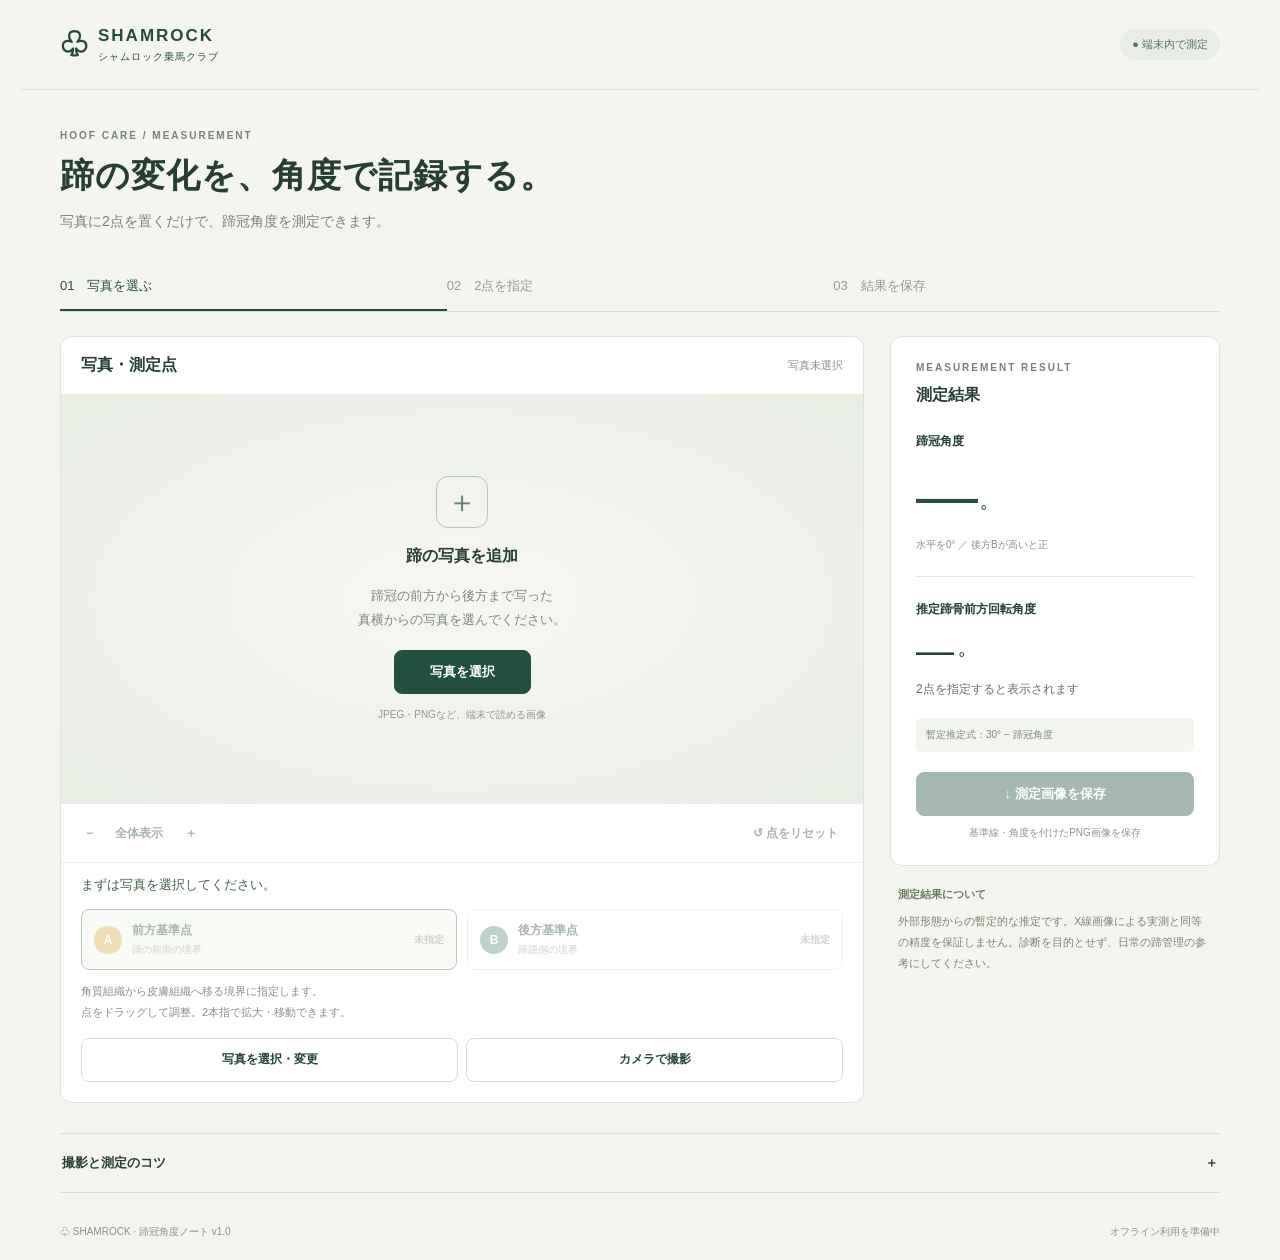
==== index.html @ 6de90943 "Add hoof angle measurement PWA" ====
<!doctype html>
<html lang="ja"><head><meta charset="utf-8"><meta name="viewport" content="width=device-width,initial-scale=1,viewport-fit=cover"><meta name="theme-color" content="#214f40"><link rel="manifest" href="./manifest.webmanifest"><link rel="icon" href="./icon.svg"><link rel="apple-touch-icon" href="./icon-192.png"><link rel="stylesheet" href="./style.css"><title>蹄冠角度ノート | シャムロック乗馬クラブ</title></head>
<body><header><a href="./" class="brand">♧ <span>SHAMROCK<small>シャムロック乗馬クラブ</small></span></a><span class="badge">● 端末内で測定</span></header><main>
<div class="intro"><p class="eyebrow">HOOF CARE / MEASUREMENT</p><h1>蹄の変化を、角度で記録する。</h1><p>写真に2点を置くだけで、蹄冠角度を測定できます。</p></div>
<ol class="steps"><li id="step1" class="active">01　写真を選ぶ</li><li id="step2">02　2点を指定</li><li id="step3">03　結果を保存</li></ol>
<div class="layout"><section class="measurement"><div class="section-head"><h2>写真・測定点</h2><span id="fileName">写真未選択</span></div>
<div id="viewport"><canvas id="canvas" tabindex="0" aria-label="測定画像。前方A、後方Bの順にタップ"></canvas><div id="empty"><span class="photo-icon">＋</span><h3>蹄の写真を追加</h3><p>蹄冠の前方から後方まで写った<br>真横からの写真を選んでください。</p><button id="emptyPick" class="primary">写真を選択</button><small>JPEG・PNGなど、端末で読める画像</small></div><span id="zoomBadge" hidden>100%</span></div>
<div class="toolbar"><div><button id="zoomOut" disabled aria-label="縮小">−</button><button id="fit" disabled>全体表示</button><button id="zoomIn" disabled aria-label="拡大">＋</button></div><button id="reset" disabled>↺ 点をリセット</button></div>
<p id="status" role="status">まずは写真を選択してください。</p>
<div class="point-controls"><button id="selectA" disabled><span class="dot a">A</span><span>前方基準点<small>蹄の前面の境界</small></span><span id="stateA">未指定</span></button><button id="selectB" disabled><span class="dot b">B</span><span>後方基準点<small>蹄踵側の境界</small></span><span id="stateB">未指定</span></button></div>
<p class="hint">角質組織から皮膚組織へ移る境界に指定します。<br>点をドラッグして調整。2本指で拡大・移動できます。</p>
<div class="photo-actions"><button id="pick">写真を選択・変更</button><button id="camera">カメラで撮影</button></div><input id="file" type="file" accept="image/*" hidden><input id="capture" type="file" accept="image/*" capture="environment" hidden></section>
<aside><section class="results"><p class="eyebrow">MEASUREMENT RESULT</p><h2>測定結果</h2><div class="result-main"><span>蹄冠角度</span><div><strong id="angle">—</strong> °</div><small>水平を0° ／ 後方Bが高いと正</small></div><div class="result-est"><span>推定蹄骨前方回転角度</span><div><strong id="estimate">—</strong> °</div><p id="direction">2点を指定すると表示されます</p></div><p class="formula">暫定推定式：30° − 蹄冠角度</p><button id="save" class="primary" disabled>↓ 測定画像を保存</button><p class="save-note">基準線・角度を付けたPNG画像を保存</p><a id="download" hidden>保存できない場合：画像を開く</a></section>
<div class="notice"><b>測定結果について</b><p>外部形態からの暫定的な推定です。X線画像による実測と同等の精度を保証しません。診断を目的とせず、日常の蹄管理の参考にしてください。</p></div></aside></div>
<details><summary>撮影と測定のコツ <span>＋</span></summary><div class="guide"><div><h3>01 真横・水平に撮影</h3><p>ロール角を0°にし、レンズ中心は地面から約10cmを目安に。カメラを極端に上下へ傾けないでください。画像の回転補正は行いません。</p></div><div><h3>02 同じ境界を指定</h3><p>Aは前面、Bは蹄踵側の蹄壁と皮膚の境界です。毛先ではなく組織の境界を確認し、同じ撮影条件・基準で比較してください。点を選択後、矢印キーで1画素ずつ調整もできます。</p></div><div><h3>03 オフラインでも利用</h3><p>初回は通信が必要です。準備完了の表示後は通信なしで開けます。iPhoneはSafariの共有からホーム画面に追加できます。写真は端末外に送信されません。</p></div></div></details>
<footer><span>♧ SHAMROCK · 蹄冠角度ノート v1.0</span><span id="offline">オフライン利用を準備中</span></footer></main><script type="module" src="./app.js"></script></body></html>
---- style.css ----
:root{font-family:-apple-system,BlinkMacSystemFont,"Segoe UI","Noto Sans JP",sans-serif;color:#263e34;background:#f5f5ef}*{box-sizing:border-box}body{margin:0}button{font:inherit;cursor:pointer;border:1px solid #d5ded6;background:white;color:#24463a;border-radius:8px;min-height:44px;padding:10px 15px;font-size:13px;font-weight:600;touch-action:manipulation}button:hover{background:#edf3ed}button:disabled{opacity:.4;cursor:default}button:focus-visible,a:focus-visible,summary:focus-visible,canvas:focus-visible{outline:3px solid #cb922d;outline-offset:3px}.primary{background:#214f40;color:white;border-color:#214f40}.primary:hover{background:#163b30}header{height:90px;max-width:1240px;margin:auto;display:flex;align-items:center;justify-content:space-between;padding:0 40px;border-bottom:1px solid #dce2d9}.brand{text-decoration:none;color:#254b3d;display:flex;align-items:center;gap:10px;font-size:28px;font-weight:650}.brand span{font-size:17px;letter-spacing:2px}.brand small{display:block;font-size:10px;letter-spacing:1px;margin-top:4px;font-weight:400}.badge{font-size:11px;color:#557262;background:#e8eee4;border-radius:30px;padding:8px 12px}main{max-width:1160px;margin:auto;padding:40px 0 20px}.eyebrow{font-size:10px;letter-spacing:2px;color:#738472;font-weight:700;margin:0 0 12px}h1{font-size:34px;letter-spacing:.03em;font-weight:650;margin:0 0 14px}.intro>p:last-child{font-size:14px;color:#748174;margin:0}.steps{padding:0;display:flex;list-style:none;margin:32px 0 24px;border-bottom:1px solid #d8dfd5}.steps li{flex:1;padding:14px 0;color:#919a90;font-size:13px;border-bottom:2px solid transparent}.steps .active{color:#244f3d;border-color:#244f3d}.layout{display:grid;grid-template-columns:minmax(0,1fr) 330px;gap:26px;align-items:start}.measurement,.results{background:white;border:1px solid #dee4dc;border-radius:12px;overflow:hidden}.section-head{display:flex;justify-content:space-between;align-items:center;padding:18px 20px;gap:20px}h2{font-size:16px;margin:0}.section-head span{font-size:11px;color:#849082;white-space:nowrap;overflow:hidden;text-overflow:ellipsis;max-width:55%}#viewport{height:410px;position:relative;background:#e9ece5;overflow:hidden}canvas{display:block;width:100%;height:100%;touch-action:none}#empty{position:absolute;inset:0;display:flex;align-items:center;justify-content:center;flex-direction:column;text-align:center;background:radial-gradient(ellipse at center,#f6f7f1,#e9eee5)}[hidden],#empty[hidden],#download[hidden]{display:none!important}.photo-icon{border:1px solid #b6c6b6;width:52px;height:52px;border-radius:12px;display:grid;place-items:center;font-size:30px;color:#65856c}h3{font-size:16px;margin:18px 0 4px}#empty p{font-size:13px;color:#7a8879;line-height:1.8}#empty button{margin:6px 0 14px;padding-left:35px;padding-right:35px}#empty small{font-size:10px;color:#8b9489}#zoomBadge{position:absolute;right:12px;bottom:12px;border-radius:5px;background:#19392bd9;color:white;padding:5px 8px;font-size:11px}.toolbar{display:flex;justify-content:space-between;padding:10px 14px;border-bottom:1px solid #edf0e9;gap:5px}.toolbar button{font-size:12px;min-height:38px;padding:6px 11px;border:0}.toolbar>div{display:flex}#status{font-size:13px;padding:0 20px;color:#446149;min-height:20px}.point-controls{display:flex;gap:10px;padding:0 20px}.point-controls button{display:flex;align-items:center;gap:10px;text-align:left;flex:1;padding:12px;font-size:12px}.point-controls button.selected{border-color:#537c57;background:#f0f5eb}.point-controls small{display:block;color:#839080;font-size:10px;margin-top:4px;font-weight:400}.point-controls button>span:last-child{margin-left:auto;font-size:10px;color:#889185}.dot{border-radius:50%;width:28px;height:28px;display:grid;place-items:center;flex-shrink:0;font-size:12px;color:white}.a{background:#deab44}.b{background:#5d8e7c}.hint{font-size:11px;line-height:1.9;color:#879080;padding:0 20px}.photo-actions{display:flex;gap:8px;padding:4px 20px 20px}.photo-actions button{flex:1;font-size:12px}.results{padding:25px}.results h2{margin-bottom:25px}.result-main>span,.result-est>span{font-size:12px;font-weight:600}.result-main>div{margin:12px 0 4px;color:#244f3d}.result-main strong{font-size:62px;line-height:1.1;letter-spacing:-2px;font-weight:500;font-variant-numeric:tabular-nums}.result-main small{font-size:10px;color:#839080}.result-est{border-top:1px solid #e6ebe2;margin-top:24px;padding-top:22px}.result-est>div{margin-top:12px}.result-est strong{font-size:38px;font-weight:500;font-variant-numeric:tabular-nums}.result-est p{font-size:12px;color:#61745e;margin:8px 0}.formula{font-size:10px;background:#f3f5ef;padding:10px;border-radius:5px;color:#7a8872;margin:20px 0}.results button{width:100%}.save-note{text-align:center;font-size:10px;color:#8c9585;margin-bottom:0}#download{font-size:12px;display:block;margin-top:12px}.notice{padding:18px 8px 0;font-size:11px;line-height:1.9;color:#788471}.notice b{font-weight:600;color:#687b60}.notice p{margin:6px 0}details{border-top:1px solid #d9e0d4;border-bottom:1px solid #d9e0d4;margin:30px 0}summary{cursor:pointer;font-size:13px;font-weight:600;padding:20px 2px;list-style:none;display:flex;justify-content:space-between}summary::-webkit-details-marker{display:none}.guide{display:grid;grid-template-columns:repeat(3,1fr);gap:30px;padding-bottom:20px}.guide h3{font-size:13px}.guide p{font-size:12px;color:#788471;line-height:1.9}footer{display:flex;justify-content:space-between;font-size:10px;color:#89927f;gap:12px;line-height:1.7}@media(max-width:1240px){main{margin:0 40px}}@media(max-width:820px){.layout{grid-template-columns:1fr}.results{display:grid;grid-template-columns:1fr 1fr;gap:12px 20px}.results>.eyebrow,.results>h2,.results>.formula,.results>button,.save-note,#download{grid-column:1/-1}.results h2{margin-bottom:4px}.result-main strong{font-size:48px}.result-est{border-top:0;border-left:1px solid #e6ebe2;margin:0;padding:0 0 0 20px}.result-main small{display:block}.notice{padding-top:12px}.results .formula{margin:8px 0}.save-note{margin:0}.guide{grid-template-columns:1fr;gap:0}}@media(max-width:520px){header{height:76px;padding:0 20px}.brand span{font-size:13px}.brand small{font-size:8px}.badge{font-size:9px;padding:7px 8px}main{margin:0 16px;padding-top:26px}h1{font-size:26px;line-height:1.5}.intro>p:last-child{font-size:12px;line-height:1.8}.steps{margin-top:20px}.steps li{font-size:11px}.layout{gap:18px}#viewport{height:min(95vw,440px)}.section-head{padding:16px}.point-controls{padding:0 12px;gap:7px}.point-controls button{padding:9px 7px;gap:7px}.point-controls button>span:last-child{font-size:9px}.dot{width:24px;height:24px}.hint{padding:0 14px;font-size:10px}.photo-actions{padding:4px 14px 16px}.results{padding:20px;gap:12px}.result-est{padding-left:14px}.result-est>span{font-size:10px}.result-main strong{font-size:46px}.result-main small{font-size:9px}.result-est strong{font-size:35px}footer{flex-direction:column;gap:5px}}
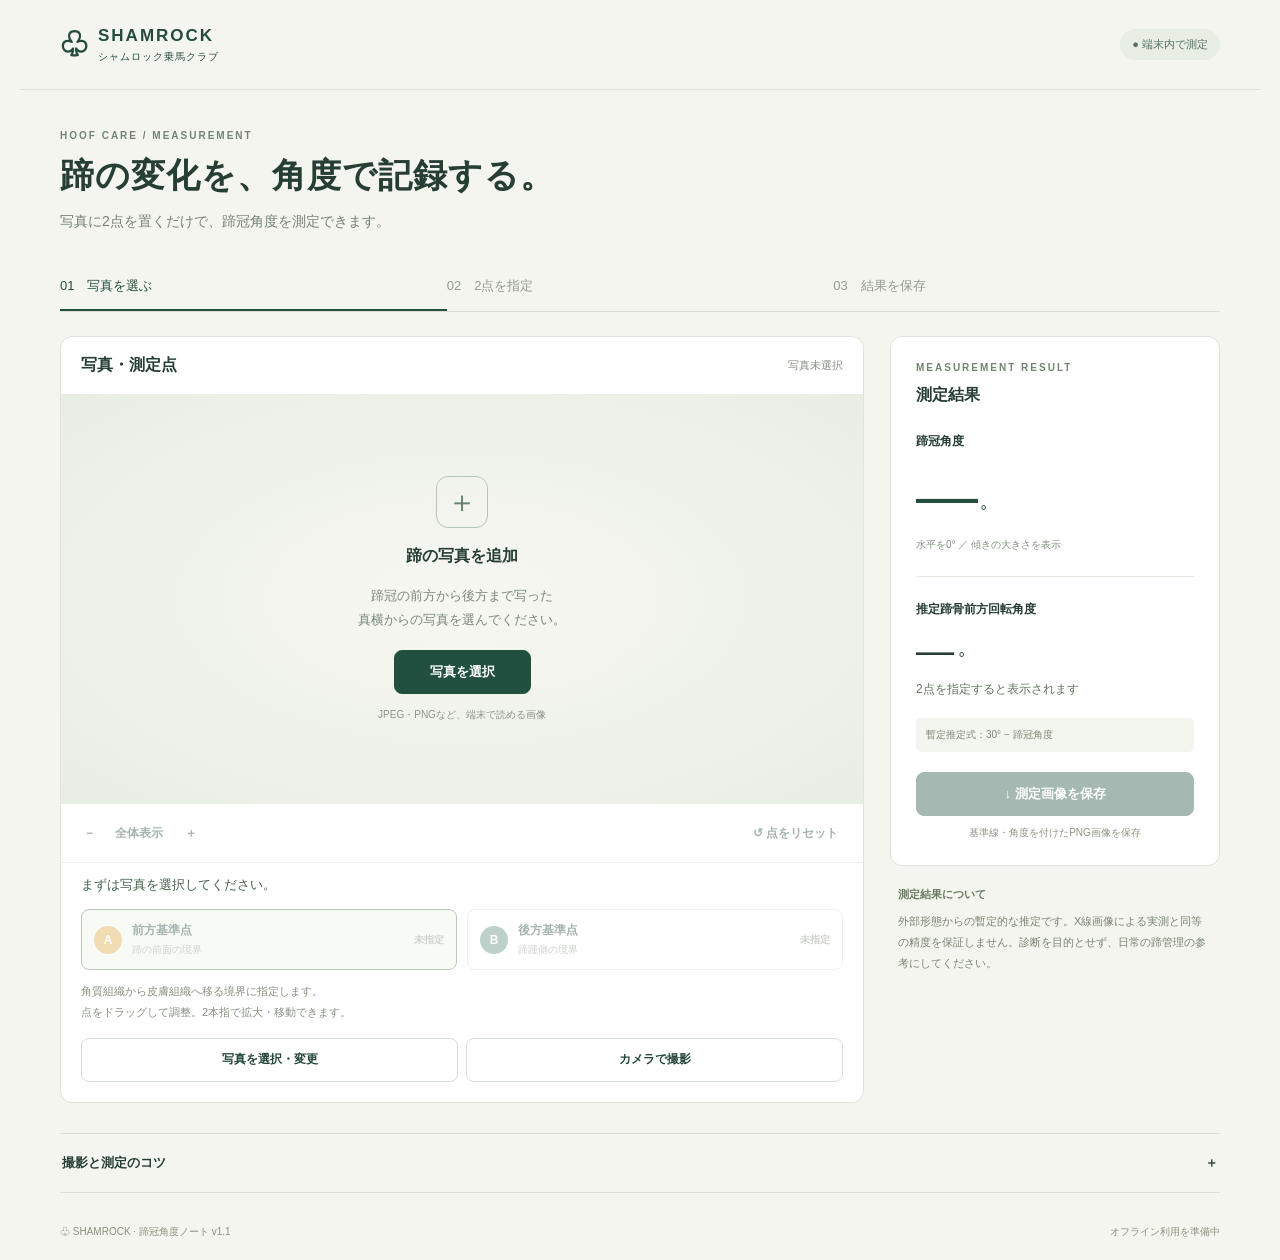
==== commit 9d307126: "Use positive coronet angle magnitude for measurement" ====
--- a/index.html
+++ b/index.html
@@ -1,16 +1,16 @@
-<!doctype html>
-<html lang="ja"><head><meta charset="utf-8"><meta name="viewport" content="width=device-width,initial-scale=1,viewport-fit=cover"><meta name="theme-color" content="#214f40"><link rel="manifest" href="./manifest.webmanifest"><link rel="icon" href="./icon.svg"><link rel="apple-touch-icon" href="./icon-192.png"><link rel="stylesheet" href="./style.css"><title>蹄冠角度ノート | シャムロック乗馬クラブ</title></head>
-<body><header><a href="./" class="brand">♧ <span>SHAMROCK<small>シャムロック乗馬クラブ</small></span></a><span class="badge">● 端末内で測定</span></header><main>
-<div class="intro"><p class="eyebrow">HOOF CARE / MEASUREMENT</p><h1>蹄の変化を、角度で記録する。</h1><p>写真に2点を置くだけで、蹄冠角度を測定できます。</p></div>
-<ol class="steps"><li id="step1" class="active">01　写真を選ぶ</li><li id="step2">02　2点を指定</li><li id="step3">03　結果を保存</li></ol>
-<div class="layout"><section class="measurement"><div class="section-head"><h2>写真・測定点</h2><span id="fileName">写真未選択</span></div>
-<div id="viewport"><canvas id="canvas" tabindex="0" aria-label="測定画像。前方A、後方Bの順にタップ"></canvas><div id="empty"><span class="photo-icon">＋</span><h3>蹄の写真を追加</h3><p>蹄冠の前方から後方まで写った<br>真横からの写真を選んでください。</p><button id="emptyPick" class="primary">写真を選択</button><small>JPEG・PNGなど、端末で読める画像</small></div><span id="zoomBadge" hidden>100%</span></div>
-<div class="toolbar"><div><button id="zoomOut" disabled aria-label="縮小">−</button><button id="fit" disabled>全体表示</button><button id="zoomIn" disabled aria-label="拡大">＋</button></div><button id="reset" disabled>↺ 点をリセット</button></div>
-<p id="status" role="status">まずは写真を選択してください。</p>
-<div class="point-controls"><button id="selectA" disabled><span class="dot a">A</span><span>前方基準点<small>蹄の前面の境界</small></span><span id="stateA">未指定</span></button><button id="selectB" disabled><span class="dot b">B</span><span>後方基準点<small>蹄踵側の境界</small></span><span id="stateB">未指定</span></button></div>
-<p class="hint">角質組織から皮膚組織へ移る境界に指定します。<br>点をドラッグして調整。2本指で拡大・移動できます。</p>
-<div class="photo-actions"><button id="pick">写真を選択・変更</button><button id="camera">カメラで撮影</button></div><input id="file" type="file" accept="image/*" hidden><input id="capture" type="file" accept="image/*" capture="environment" hidden></section>
-<aside><section class="results"><p class="eyebrow">MEASUREMENT RESULT</p><h2>測定結果</h2><div class="result-main"><span>蹄冠角度</span><div><strong id="angle">—</strong> °</div><small>水平を0° ／ 後方Bが高いと正</small></div><div class="result-est"><span>推定蹄骨前方回転角度</span><div><strong id="estimate">—</strong> °</div><p id="direction">2点を指定すると表示されます</p></div><p class="formula">暫定推定式：30° − 蹄冠角度</p><button id="save" class="primary" disabled>↓ 測定画像を保存</button><p class="save-note">基準線・角度を付けたPNG画像を保存</p><a id="download" hidden>保存できない場合：画像を開く</a></section>
-<div class="notice"><b>測定結果について</b><p>外部形態からの暫定的な推定です。X線画像による実測と同等の精度を保証しません。診断を目的とせず、日常の蹄管理の参考にしてください。</p></div></aside></div>
-<details><summary>撮影と測定のコツ <span>＋</span></summary><div class="guide"><div><h3>01 真横・水平に撮影</h3><p>ロール角を0°にし、レンズ中心は地面から約10cmを目安に。カメラを極端に上下へ傾けないでください。画像の回転補正は行いません。</p></div><div><h3>02 同じ境界を指定</h3><p>Aは前面、Bは蹄踵側の蹄壁と皮膚の境界です。毛先ではなく組織の境界を確認し、同じ撮影条件・基準で比較してください。点を選択後、矢印キーで1画素ずつ調整もできます。</p></div><div><h3>03 オフラインでも利用</h3><p>初回は通信が必要です。準備完了の表示後は通信なしで開けます。iPhoneはSafariの共有からホーム画面に追加できます。写真は端末外に送信されません。</p></div></div></details>
-<footer><span>♧ SHAMROCK · 蹄冠角度ノート v1.0</span><span id="offline">オフライン利用を準備中</span></footer></main><script type="module" src="./app.js"></script></body></html>
+<!doctype html>
+<html lang="ja"><head><meta charset="utf-8"><meta name="viewport" content="width=device-width,initial-scale=1,viewport-fit=cover"><meta name="theme-color" content="#214f40"><link rel="manifest" href="./manifest.webmanifest"><link rel="icon" href="./icon.svg"><link rel="apple-touch-icon" href="./icon-192.png"><link rel="stylesheet" href="./style.css"><title>蹄冠角度ノート | シャムロック乗馬クラブ</title></head>
+<body><header><a href="./" class="brand">♧ <span>SHAMROCK<small>シャムロック乗馬クラブ</small></span></a><span class="badge">● 端末内で測定</span></header><main>
+<div class="intro"><p class="eyebrow">HOOF CARE / MEASUREMENT</p><h1>蹄の変化を、角度で記録する。</h1><p>写真に2点を置くだけで、蹄冠角度を測定できます。</p></div>
+<ol class="steps"><li id="step1" class="active">01　写真を選ぶ</li><li id="step2">02　2点を指定</li><li id="step3">03　結果を保存</li></ol>
+<div class="layout"><section class="measurement"><div class="section-head"><h2>写真・測定点</h2><span id="fileName">写真未選択</span></div>
+<div id="viewport"><canvas id="canvas" tabindex="0" aria-label="測定画像。前方A、後方Bの順にタップ"></canvas><div id="empty"><span class="photo-icon">＋</span><h3>蹄の写真を追加</h3><p>蹄冠の前方から後方まで写った<br>真横からの写真を選んでください。</p><button id="emptyPick" class="primary">写真を選択</button><small>JPEG・PNGなど、端末で読める画像</small></div><span id="zoomBadge" hidden>100%</span></div>
+<div class="toolbar"><div><button id="zoomOut" disabled aria-label="縮小">−</button><button id="fit" disabled>全体表示</button><button id="zoomIn" disabled aria-label="拡大">＋</button></div><button id="reset" disabled>↺ 点をリセット</button></div>
+<p id="status" role="status">まずは写真を選択してください。</p>
+<div class="point-controls"><button id="selectA" disabled><span class="dot a">A</span><span>前方基準点<small>蹄の前面の境界</small></span><span id="stateA">未指定</span></button><button id="selectB" disabled><span class="dot b">B</span><span>後方基準点<small>蹄踵側の境界</small></span><span id="stateB">未指定</span></button></div>
+<p class="hint">角質組織から皮膚組織へ移る境界に指定します。<br>点をドラッグして調整。2本指で拡大・移動できます。</p>
+<div class="photo-actions"><button id="pick">写真を選択・変更</button><button id="camera">カメラで撮影</button></div><input id="file" type="file" accept="image/*" hidden><input id="capture" type="file" accept="image/*" capture="environment" hidden></section>
+<aside><section class="results"><p class="eyebrow">MEASUREMENT RESULT</p><h2>測定結果</h2><div class="result-main"><span>蹄冠角度</span><div><strong id="angle">—</strong> °</div><small>水平を0° ／ 傾きの大きさを表示</small></div><div class="result-est"><span>推定蹄骨前方回転角度</span><div><strong id="estimate">—</strong> °</div><p id="direction">2点を指定すると表示されます</p></div><p class="formula">暫定推定式：30° − 蹄冠角度</p><button id="save" class="primary" disabled>↓ 測定画像を保存</button><p class="save-note">基準線・角度を付けたPNG画像を保存</p><a id="download" hidden>保存できない場合：画像を開く</a></section>
+<div class="notice"><b>測定結果について</b><p>外部形態からの暫定的な推定です。X線画像による実測と同等の精度を保証しません。診断を目的とせず、日常の蹄管理の参考にしてください。</p></div></aside></div>
+<details><summary>撮影と測定のコツ <span>＋</span></summary><div class="guide"><div><h3>01 真横・水平に撮影</h3><p>ロール角を0°にし、レンズ中心は地面から約10cmを目安に。カメラを極端に上下へ傾けないでください。画像の回転補正は行いません。</p></div><div><h3>02 同じ境界を指定</h3><p>Aは前面、Bは蹄踵側の蹄壁と皮膚の境界です。毛先ではなく組織の境界を確認し、同じ撮影条件・基準で比較してください。点を選択後、矢印キーで1画素ずつ調整もできます。</p></div><div><h3>03 オフラインでも利用</h3><p>初回は通信が必要です。準備完了の表示後は通信なしで開けます。iPhoneはSafariの共有からホーム画面に追加できます。写真は端末外に送信されません。</p></div></div></details>
+<footer><span>♧ SHAMROCK · 蹄冠角度ノート v1.1</span><span id="offline">オフライン利用を準備中</span></footer></main><script type="module" src="./app.js"></script></body></html>
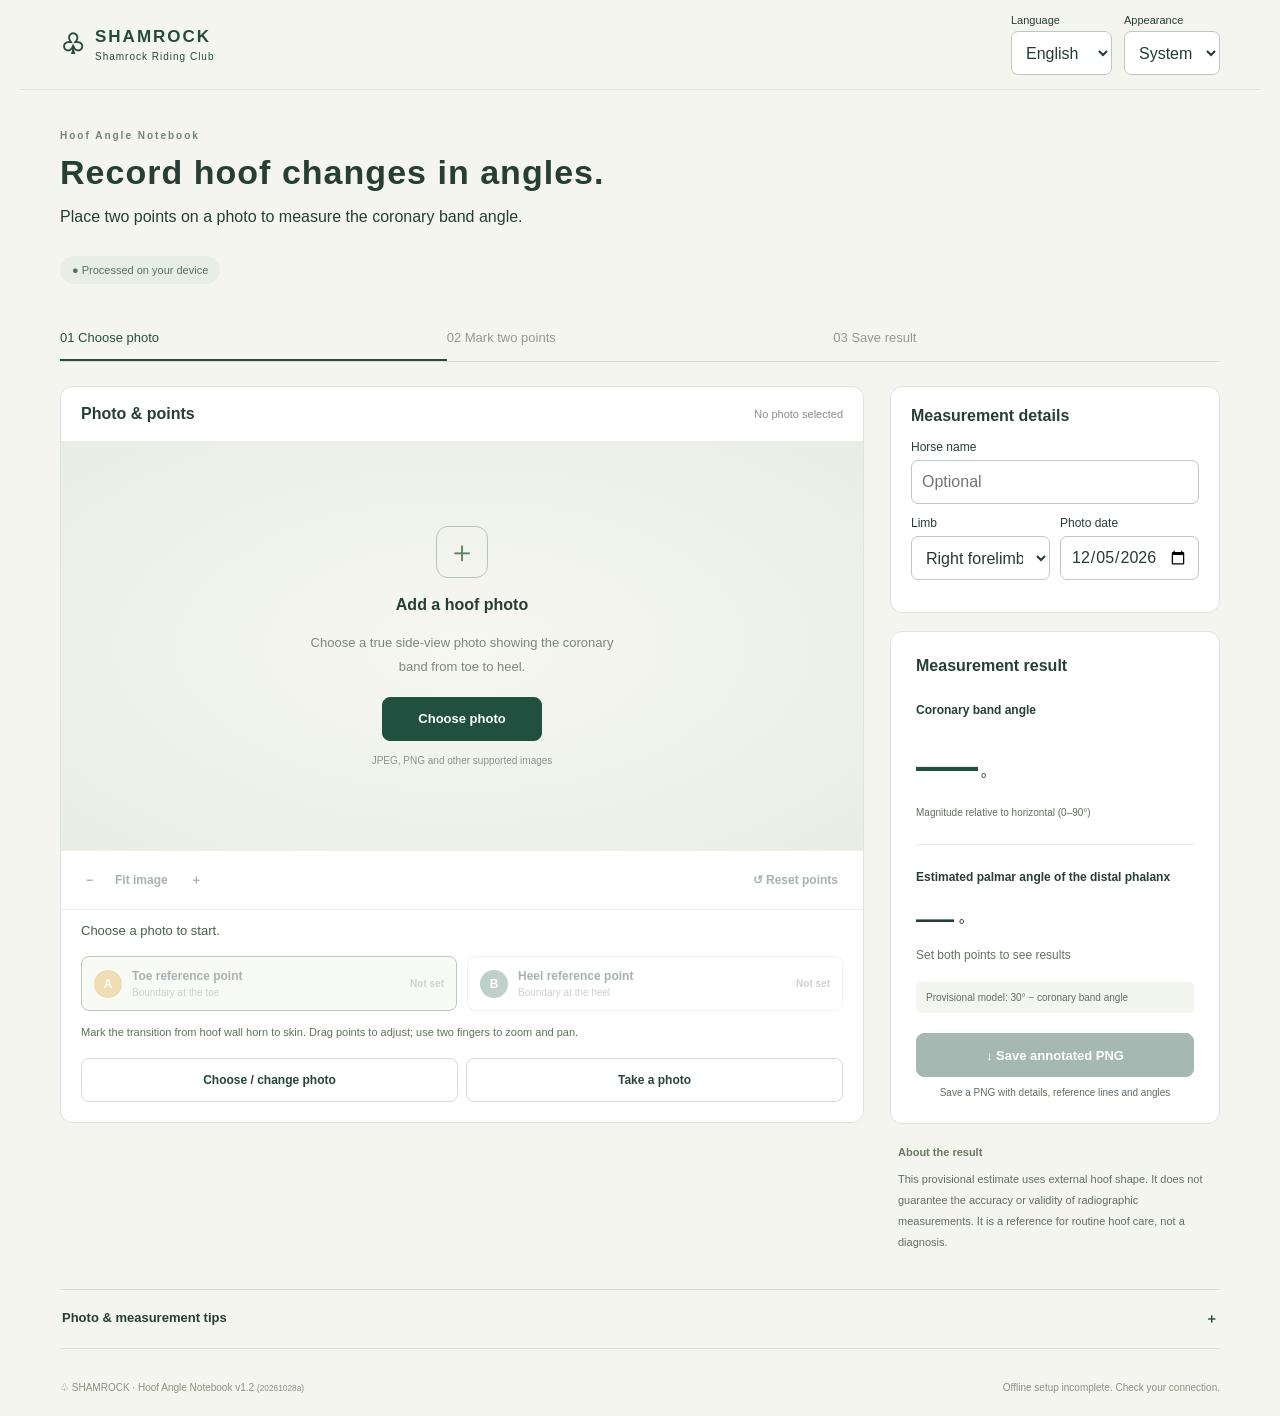
==== commit 4b96068d: "v1.2: multilingual records, transparent markers and controlled PWA updates" ====
--- a/index.html
+++ b/index.html
@@ -1,16 +1,18 @@
-<!doctype html>
-<html lang="ja"><head><meta charset="utf-8"><meta name="viewport" content="width=device-width,initial-scale=1,viewport-fit=cover"><meta name="theme-color" content="#214f40"><link rel="manifest" href="./manifest.webmanifest"><link rel="icon" href="./icon.svg"><link rel="apple-touch-icon" href="./icon-192.png"><link rel="stylesheet" href="./style.css"><title>蹄冠角度ノート | シャムロック乗馬クラブ</title></head>
-<body><header><a href="./" class="brand">♧ <span>SHAMROCK<small>シャムロック乗馬クラブ</small></span></a><span class="badge">● 端末内で測定</span></header><main>
-<div class="intro"><p class="eyebrow">HOOF CARE / MEASUREMENT</p><h1>蹄の変化を、角度で記録する。</h1><p>写真に2点を置くだけで、蹄冠角度を測定できます。</p></div>
-<ol class="steps"><li id="step1" class="active">01　写真を選ぶ</li><li id="step2">02　2点を指定</li><li id="step3">03　結果を保存</li></ol>
-<div class="layout"><section class="measurement"><div class="section-head"><h2>写真・測定点</h2><span id="fileName">写真未選択</span></div>
-<div id="viewport"><canvas id="canvas" tabindex="0" aria-label="測定画像。前方A、後方Bの順にタップ"></canvas><div id="empty"><span class="photo-icon">＋</span><h3>蹄の写真を追加</h3><p>蹄冠の前方から後方まで写った<br>真横からの写真を選んでください。</p><button id="emptyPick" class="primary">写真を選択</button><small>JPEG・PNGなど、端末で読める画像</small></div><span id="zoomBadge" hidden>100%</span></div>
-<div class="toolbar"><div><button id="zoomOut" disabled aria-label="縮小">−</button><button id="fit" disabled>全体表示</button><button id="zoomIn" disabled aria-label="拡大">＋</button></div><button id="reset" disabled>↺ 点をリセット</button></div>
-<p id="status" role="status">まずは写真を選択してください。</p>
-<div class="point-controls"><button id="selectA" disabled><span class="dot a">A</span><span>前方基準点<small>蹄の前面の境界</small></span><span id="stateA">未指定</span></button><button id="selectB" disabled><span class="dot b">B</span><span>後方基準点<small>蹄踵側の境界</small></span><span id="stateB">未指定</span></button></div>
-<p class="hint">角質組織から皮膚組織へ移る境界に指定します。<br>点をドラッグして調整。2本指で拡大・移動できます。</p>
-<div class="photo-actions"><button id="pick">写真を選択・変更</button><button id="camera">カメラで撮影</button></div><input id="file" type="file" accept="image/*" hidden><input id="capture" type="file" accept="image/*" capture="environment" hidden></section>
-<aside><section class="results"><p class="eyebrow">MEASUREMENT RESULT</p><h2>測定結果</h2><div class="result-main"><span>蹄冠角度</span><div><strong id="angle">—</strong> °</div><small>水平を0° ／ 傾きの大きさを表示</small></div><div class="result-est"><span>推定蹄骨前方回転角度</span><div><strong id="estimate">—</strong> °</div><p id="direction">2点を指定すると表示されます</p></div><p class="formula">暫定推定式：30° − 蹄冠角度</p><button id="save" class="primary" disabled>↓ 測定画像を保存</button><p class="save-note">基準線・角度を付けたPNG画像を保存</p><a id="download" hidden>保存できない場合：画像を開く</a></section>
-<div class="notice"><b>測定結果について</b><p>外部形態からの暫定的な推定です。X線画像による実測と同等の精度を保証しません。診断を目的とせず、日常の蹄管理の参考にしてください。</p></div></aside></div>
-<details><summary>撮影と測定のコツ <span>＋</span></summary><div class="guide"><div><h3>01 真横・水平に撮影</h3><p>ロール角を0°にし、レンズ中心は地面から約10cmを目安に。カメラを極端に上下へ傾けないでください。画像の回転補正は行いません。</p></div><div><h3>02 同じ境界を指定</h3><p>Aは前面、Bは蹄踵側の蹄壁と皮膚の境界です。毛先ではなく組織の境界を確認し、同じ撮影条件・基準で比較してください。点を選択後、矢印キーで1画素ずつ調整もできます。</p></div><div><h3>03 オフラインでも利用</h3><p>初回は通信が必要です。準備完了の表示後は通信なしで開けます。iPhoneはSafariの共有からホーム画面に追加できます。写真は端末外に送信されません。</p></div></div></details>
-<footer><span>♧ SHAMROCK · 蹄冠角度ノート v1.1</span><span id="offline">オフライン利用を準備中</span></footer></main><script type="module" src="./app.js"></script></body></html>
+<!doctype html>
+<html lang="en"><head><meta charset="utf-8"><meta name="viewport" content="width=device-width,initial-scale=1,viewport-fit=cover"><meta name="theme-color" content="#214f40"><link rel="manifest" href="./manifest.webmanifest"><link rel="icon" href="./icon.svg"><link rel="apple-touch-icon" href="./icon-192.png"><link rel="stylesheet" href="./style.css?v=20261028a"><title>Hoof Angle Notebook</title></head>
+<body><header><a href="./" class="brand">♧ <span>SHAMROCK<small data-i18n="club"></small></span></a><div class="preferences"><label><span data-i18n="language"></span><select id="language"><option value="ja">日本語</option><option value="en">English</option><option value="de">Deutsch</option></select></label><label><span data-i18n="theme"></span><select id="theme"><option value="system" data-i18n="system"></option><option value="light" data-i18n="light"></option><option value="dark" data-i18n="dark"></option></select></label></div></header><main>
+<section id="updateNotice" hidden aria-live="polite"><button id="applyUpdate" data-i18n="update"></button><p data-i18n="updateHint"></p><p id="updateStatus"></p></section>
+<div class="intro"><p class="eyebrow" data-i18n="app"></p><h1 data-i18n="intro"></h1><p data-i18n="introSub"></p><span class="badge" data-i18n="local"></span></div>
+<ol class="steps"><li id="step1" class="active" data-i18n="step1"></li><li id="step2" data-i18n="step2"></li><li id="step3" data-i18n="step3"></li></ol>
+<div class="layout"><section class="measurement"><div class="section-head"><h2 data-i18n="photo"></h2><span id="fileName"></span></div>
+<div id="viewport"><canvas id="canvas" tabindex="0" data-i18n-aria="canvas"></canvas><div id="empty"><span class="photo-icon">＋</span><h3 data-i18n="add"></h3><p data-i18n="photoHelp"></p><button id="emptyPick" class="primary" data-i18n="pick"></button><small data-i18n="formats"></small></div><span id="zoomBadge" hidden>100%</span></div>
+<div class="toolbar"><div><button id="zoomOut" disabled data-i18n-aria="out">−</button><button id="fit" disabled data-i18n="fit"></button><button id="zoomIn" disabled data-i18n-aria="in">＋</button></div><button id="reset" disabled data-i18n="reset"></button></div>
+<p id="status" role="status"></p>
+<div class="point-controls"><button id="selectA" disabled><span class="dot a">A</span><span><span data-i18n="pointA"></span><small data-i18n="descA"></small></span><span id="stateA"></span></button><button id="selectB" disabled><span class="dot b">B</span><span><span data-i18n="pointB"></span><small data-i18n="descB"></small></span><span id="stateB"></span></button></div>
+<p class="hint" data-i18n="hint"></p>
+<div class="photo-actions"><button id="pick" data-i18n="change"></button><button id="camera" data-i18n="camera"></button></div><input id="file" type="file" accept="image/*" hidden><input id="capture" type="file" accept="image/*" capture="environment" hidden></section>
+<aside><section class="metadata"><h2 data-i18n="details"></h2><label><span data-i18n="horse"></span><input id="horse" type="text" maxlength="160" autocomplete="off" data-i18n-placeholder="horseHint"></label><div class="metadata-row"><label><span data-i18n="limb"></span><select id="limb"><option value="RF" data-i18n="RF"></option><option value="LF" data-i18n="LF"></option><option value="RH" data-i18n="RH"></option><option value="LH" data-i18n="LH"></option></select></label><label><span data-i18n="date"></span><input id="photoDate" type="date"></label></div></section>
+<section class="results"><h2 data-i18n="results"></h2><div class="result-main"><span data-i18n="angle"></span><div><strong id="angle">—</strong> °</div><small data-i18n="angleHelp"></small></div><div class="result-est"><span id="estimateLabel"></span><div><strong id="estimate">—</strong> °</div><p id="direction"></p></div><p class="formula" data-i18n="formula"></p><button id="save" class="primary" disabled data-i18n="save"></button><p class="save-note" data-i18n="saveNote"></p><a id="download" hidden data-i18n="download"></a></section>
+<div class="notice"><b data-i18n="noticeTitle"></b><p data-i18n="notice"></p></div></aside></div>
+<details><summary><span data-i18n="tips"></span><span>＋</span></summary><div class="guide"><div><h3 data-i18n="tip1"></h3><p data-i18n="tip1Body"></p></div><div><h3 data-i18n="tip2"></h3><p data-i18n="tip2Body"></p></div><div><h3 data-i18n="tip3"></h3><p data-i18n="tip3Body"></p></div><div><h3 data-i18n="tip4"></h3><p data-i18n="tip4Body"></p></div></div></details>
+<footer><span>♧ SHAMROCK · <span data-i18n="app"></span> v1.2 <small>(20261028a)</small></span><span id="offline"></span></footer></main><script type="module" src="./app.js?v=20261028a"></script></body></html>
--- a/style.css
+++ b/style.css
@@ -1 +1,38 @@
 :root{font-family:-apple-system,BlinkMacSystemFont,"Segoe UI","Noto Sans JP",sans-serif;color:#263e34;background:#f5f5ef}*{box-sizing:border-box}body{margin:0}button{font:inherit;cursor:pointer;border:1px solid #d5ded6;background:white;color:#24463a;border-radius:8px;min-height:44px;padding:10px 15px;font-size:13px;font-weight:600;touch-action:manipulation}button:hover{background:#edf3ed}button:disabled{opacity:.4;cursor:default}button:focus-visible,a:focus-visible,summary:focus-visible,canvas:focus-visible{outline:3px solid #cb922d;outline-offset:3px}.primary{background:#214f40;color:white;border-color:#214f40}.primary:hover{background:#163b30}header{height:90px;max-width:1240px;margin:auto;display:flex;align-items:center;justify-content:space-between;padding:0 40px;border-bottom:1px solid #dce2d9}.brand{text-decoration:none;color:#254b3d;display:flex;align-items:center;gap:10px;font-size:28px;font-weight:650}.brand span{font-size:17px;letter-spacing:2px}.brand small{display:block;font-size:10px;letter-spacing:1px;margin-top:4px;font-weight:400}.badge{font-size:11px;color:#557262;background:#e8eee4;border-radius:30px;padding:8px 12px}main{max-width:1160px;margin:auto;padding:40px 0 20px}.eyebrow{font-size:10px;letter-spacing:2px;color:#738472;font-weight:700;margin:0 0 12px}h1{font-size:34px;letter-spacing:.03em;font-weight:650;margin:0 0 14px}.intro>p:last-child{font-size:14px;color:#748174;margin:0}.steps{padding:0;display:flex;list-style:none;margin:32px 0 24px;border-bottom:1px solid #d8dfd5}.steps li{flex:1;padding:14px 0;color:#919a90;font-size:13px;border-bottom:2px solid transparent}.steps .active{color:#244f3d;border-color:#244f3d}.layout{display:grid;grid-template-columns:minmax(0,1fr) 330px;gap:26px;align-items:start}.measurement,.results{background:white;border:1px solid #dee4dc;border-radius:12px;overflow:hidden}.section-head{display:flex;justify-content:space-between;align-items:center;padding:18px 20px;gap:20px}h2{font-size:16px;margin:0}.section-head span{font-size:11px;color:#849082;white-space:nowrap;overflow:hidden;text-overflow:ellipsis;max-width:55%}#viewport{height:410px;position:relative;background:#e9ece5;overflow:hidden}canvas{display:block;width:100%;height:100%;touch-action:none}#empty{position:absolute;inset:0;display:flex;align-items:center;justify-content:center;flex-direction:column;text-align:center;background:radial-gradient(ellipse at center,#f6f7f1,#e9eee5)}[hidden],#empty[hidden],#download[hidden]{display:none!important}.photo-icon{border:1px solid #b6c6b6;width:52px;height:52px;border-radius:12px;display:grid;place-items:center;font-size:30px;color:#65856c}h3{font-size:16px;margin:18px 0 4px}#empty p{font-size:13px;color:#7a8879;line-height:1.8}#empty button{margin:6px 0 14px;padding-left:35px;padding-right:35px}#empty small{font-size:10px;color:#8b9489}#zoomBadge{position:absolute;right:12px;bottom:12px;border-radius:5px;background:#19392bd9;color:white;padding:5px 8px;font-size:11px}.toolbar{display:flex;justify-content:space-between;padding:10px 14px;border-bottom:1px solid #edf0e9;gap:5px}.toolbar button{font-size:12px;min-height:38px;padding:6px 11px;border:0}.toolbar>div{display:flex}#status{font-size:13px;padding:0 20px;color:#446149;min-height:20px}.point-controls{display:flex;gap:10px;padding:0 20px}.point-controls button{display:flex;align-items:center;gap:10px;text-align:left;flex:1;padding:12px;font-size:12px}.point-controls button.selected{border-color:#537c57;background:#f0f5eb}.point-controls small{display:block;color:#839080;font-size:10px;margin-top:4px;font-weight:400}.point-controls button>span:last-child{margin-left:auto;font-size:10px;color:#889185}.dot{border-radius:50%;width:28px;height:28px;display:grid;place-items:center;flex-shrink:0;font-size:12px;color:white}.a{background:#deab44}.b{background:#5d8e7c}.hint{font-size:11px;line-height:1.9;color:#879080;padding:0 20px}.photo-actions{display:flex;gap:8px;padding:4px 20px 20px}.photo-actions button{flex:1;font-size:12px}.results{padding:25px}.results h2{margin-bottom:25px}.result-main>span,.result-est>span{font-size:12px;font-weight:600}.result-main>div{margin:12px 0 4px;color:#244f3d}.result-main strong{font-size:62px;line-height:1.1;letter-spacing:-2px;font-weight:500;font-variant-numeric:tabular-nums}.result-main small{font-size:10px;color:#839080}.result-est{border-top:1px solid #e6ebe2;margin-top:24px;padding-top:22px}.result-est>div{margin-top:12px}.result-est strong{font-size:38px;font-weight:500;font-variant-numeric:tabular-nums}.result-est p{font-size:12px;color:#61745e;margin:8px 0}.formula{font-size:10px;background:#f3f5ef;padding:10px;border-radius:5px;color:#7a8872;margin:20px 0}.results button{width:100%}.save-note{text-align:center;font-size:10px;color:#8c9585;margin-bottom:0}#download{font-size:12px;display:block;margin-top:12px}.notice{padding:18px 8px 0;font-size:11px;line-height:1.9;color:#788471}.notice b{font-weight:600;color:#687b60}.notice p{margin:6px 0}details{border-top:1px solid #d9e0d4;border-bottom:1px solid #d9e0d4;margin:30px 0}summary{cursor:pointer;font-size:13px;font-weight:600;padding:20px 2px;list-style:none;display:flex;justify-content:space-between}summary::-webkit-details-marker{display:none}.guide{display:grid;grid-template-columns:repeat(3,1fr);gap:30px;padding-bottom:20px}.guide h3{font-size:13px}.guide p{font-size:12px;color:#788471;line-height:1.9}footer{display:flex;justify-content:space-between;font-size:10px;color:#89927f;gap:12px;line-height:1.7}@media(max-width:1240px){main{margin:0 40px}}@media(max-width:820px){.layout{grid-template-columns:1fr}.results{display:grid;grid-template-columns:1fr 1fr;gap:12px 20px}.results>.eyebrow,.results>h2,.results>.formula,.results>button,.save-note,#download{grid-column:1/-1}.results h2{margin-bottom:4px}.result-main strong{font-size:48px}.result-est{border-top:0;border-left:1px solid #e6ebe2;margin:0;padding:0 0 0 20px}.result-main small{display:block}.notice{padding-top:12px}.results .formula{margin:8px 0}.save-note{margin:0}.guide{grid-template-columns:1fr;gap:0}}@media(max-width:520px){header{height:76px;padding:0 20px}.brand span{font-size:13px}.brand small{font-size:8px}.badge{font-size:9px;padding:7px 8px}main{margin:0 16px;padding-top:26px}h1{font-size:26px;line-height:1.5}.intro>p:last-child{font-size:12px;line-height:1.8}.steps{margin-top:20px}.steps li{font-size:11px}.layout{gap:18px}#viewport{height:min(95vw,440px)}.section-head{padding:16px}.point-controls{padding:0 12px;gap:7px}.point-controls button{padding:9px 7px;gap:7px}.point-controls button>span:last-child{font-size:9px}.dot{width:24px;height:24px}.hint{padding:0 14px;font-size:10px}.photo-actions{padding:4px 14px 16px}.results{padding:20px;gap:12px}.result-est{padding-left:14px}.result-est>span{font-size:10px}.result-main strong{font-size:46px}.result-main small{font-size:9px}.result-est strong{font-size:35px}footer{flex-direction:column;gap:5px}}
+
+/* v1.2 controls and contrast; measurement canvas geometry remains unchanged. */
+.preferences{display:flex;gap:12px;align-items:center}.preferences label{font-size:11px;display:grid;gap:5px}
+select,input{font:inherit;min-height:44px;border:1px solid #bdcbbd;border-radius:7px;padding:8px 10px;background:#fff;color:#243b34;max-width:100%;font-size:16px}
+select:focus-visible,input:focus-visible{outline:3px solid #cb922d;outline-offset:2px}
+.intro .badge{display:inline-block;margin-top:14px}
+.metadata{background:#fff;border:1px solid #dee4dc;border-radius:12px;padding:20px;margin-bottom:18px}
+.metadata h2{margin-bottom:15px}.metadata label{display:grid;gap:6px;font-size:12px;margin-bottom:12px;min-width:0}.metadata-row{display:grid;grid-template-columns:1fr 1fr;gap:10px}.metadata input{width:100%;min-width:0}.metadata select{width:100%}
+#updateNotice{background:#fff5d9;border:1px solid #c89e3c;border-radius:10px;padding:16px;margin-bottom:20px}
+#updateNotice p{font-size:12px;line-height:1.7;margin-bottom:0}
+#empty p{max-width:360px;padding:0 16px}.guide{grid-template-columns:repeat(2,minmax(0,1fr))}
+.point-controls button{min-width:0}.point-controls button>span:last-child{flex-shrink:0}
+.result-est>span{overflow-wrap:anywhere}.results h2{grid-column:1/-1}.results{min-width:0}
+.hint,.notice,.save-note,.formula,.result-main small{color:#5f705e}
+html[data-theme="dark"]{color-scheme:dark;background:#15221d;color:#e3eae3}
+html[data-theme="dark"] header,html[data-theme="dark"] details,html[data-theme="dark"] .steps{border-color:#46584a}
+html[data-theme="dark"] .brand,html[data-theme="dark"] .steps .active{color:#d7ebd6}
+html[data-theme="dark"] .measurement,html[data-theme="dark"] .results,html[data-theme="dark"] .metadata{background:#20332a;border-color:#475c4c}
+html[data-theme="dark"] button,html[data-theme="dark"] select,html[data-theme="dark"] input{background:#293f34;color:#ecf2ea;border-color:#5d7561}
+html[data-theme="dark"] .primary{background:#b8d9b7;color:#172d21}
+html[data-theme="dark"] #empty{background:radial-gradient(ellipse at center,#2a4032,#203328)}
+html[data-theme="dark"] #viewport{background:#18241e}
+html[data-theme="dark"] .result-main>div,html[data-theme="dark"] #status{color:#c9e4c3}
+html[data-theme="dark"] .hint,html[data-theme="dark"] .notice,html[data-theme="dark"] .save-note,html[data-theme="dark"] .result-main small,html[data-theme="dark"] .intro>p,html[data-theme="dark"] #empty p,html[data-theme="dark"] .guide p,html[data-theme="dark"] .result-est p,html[data-theme="dark"] .notice b{color:#b5c6b2}
+html[data-theme="dark"] .formula,html[data-theme="dark"] .badge,html[data-theme="dark"] .point-controls button.selected{background:#344b39;color:#d8ead4}
+html[data-theme="dark"] #updateNotice{background:#493e20;color:#fff1c5}
+@media(prefers-color-scheme:dark){html[data-theme="system"]{color-scheme:dark;background:#15221d;color:#e3eae3}
+html[data-theme="system"] .measurement,html[data-theme="system"] .results,html[data-theme="system"] .metadata{background:#20332a;border-color:#475c4c}
+html[data-theme="system"] button,html[data-theme="system"] select,html[data-theme="system"] input{background:#293f34;color:#ecf2ea;border-color:#5d7561}
+html[data-theme="system"] .brand,html[data-theme="system"] #status,html[data-theme="system"] .result-main>div,html[data-theme="system"] .steps .active{color:#d7ebd6}
+html[data-theme="system"] #empty{background:#203328}html[data-theme="system"] #viewport{background:#18241e}
+html[data-theme="system"] .hint,html[data-theme="system"] .notice,html[data-theme="system"] .save-note,html[data-theme="system"] .result-main small,html[data-theme="system"] .intro>p,html[data-theme="system"] #empty p,html[data-theme="system"] .guide p,html[data-theme="system"] .result-est p,html[data-theme="system"] .notice b{color:#b5c6b2}
+html[data-theme="system"] .primary{background:#b8d9b7;color:#172d21}html[data-theme="system"] .formula,html[data-theme="system"] .badge,html[data-theme="system"] .point-controls button.selected{background:#344b39;color:#d8ead4}
+html[data-theme="system"] #updateNotice{background:#493e20;color:#fff1c5}}
+@media(max-width:820px){.guide{grid-template-columns:1fr}.results{grid-template-columns:minmax(0,1fr) minmax(0,1fr)}}
+@media(max-width:520px){header{height:auto;min-height:114px;padding:14px 16px;flex-wrap:wrap;gap:14px}.preferences{width:100%;gap:10px}.preferences label{flex:1;grid-template-columns:auto minmax(0,1fr);align-items:center}.preferences select{font-size:14px;width:100%}.point-controls{flex-direction:column}.toolbar{flex-wrap:wrap}.toolbar button{min-height:44px}.results{display:block}.result-est{border-left:0;border-top:1px solid #ccd5c8;padding:18px 0 0;margin-top:20px}.result-main strong{font-size:50px}.results button{margin-top:12px}.results .formula{margin:18px 0}.metadata{padding:16px}.metadata-row{grid-template-columns:1fr 1fr}.result-est>span{font-size:13px}.save-note{margin-top:10px}h1{font-size:25px}}
+
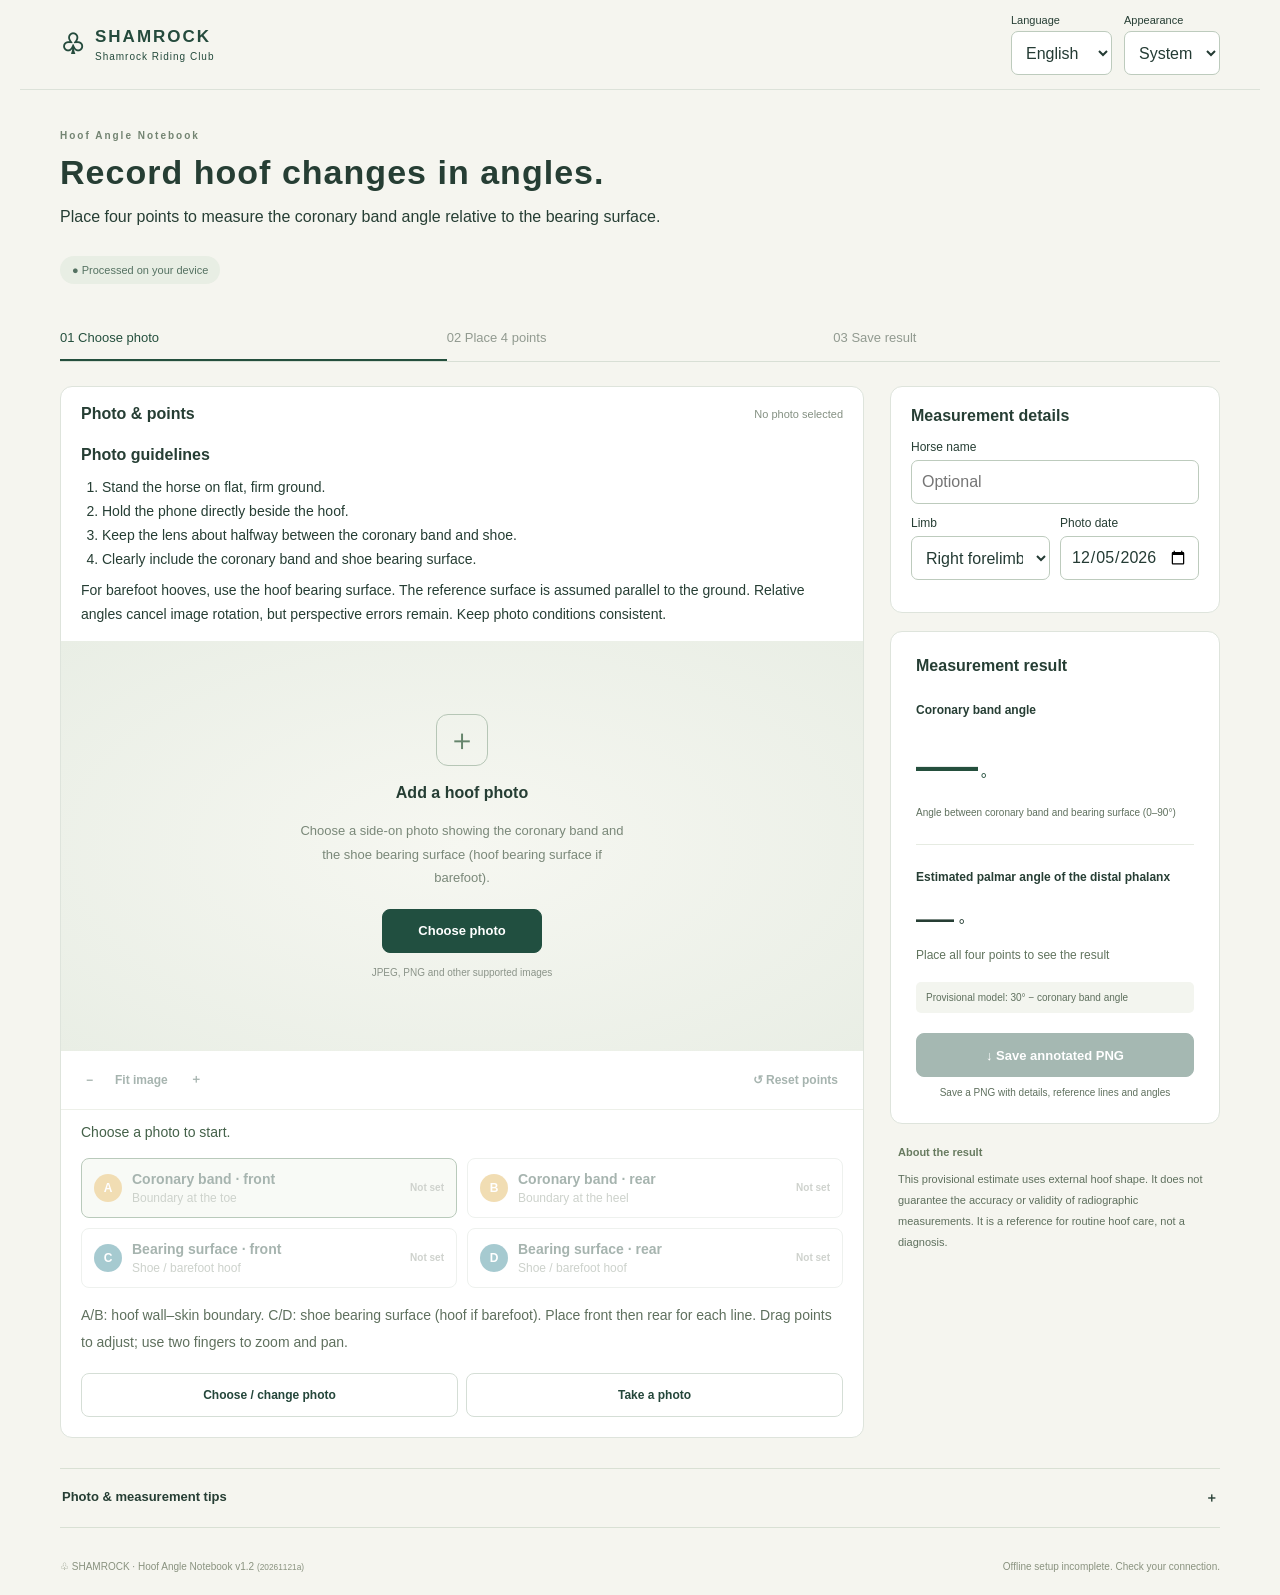
==== commit 9e17b9c6: "Measure coronary band angle relative to four-point bearing surface" ====
--- a/index.html
+++ b/index.html
@@ -1,18 +1,18 @@
 <!doctype html>
-<html lang="en"><head><meta charset="utf-8"><meta name="viewport" content="width=device-width,initial-scale=1,viewport-fit=cover"><meta name="theme-color" content="#214f40"><link rel="manifest" href="./manifest.webmanifest"><link rel="icon" href="./icon.svg"><link rel="apple-touch-icon" href="./icon-192.png"><link rel="stylesheet" href="./style.css?v=20261028a"><title>Hoof Angle Notebook</title></head>
+<html lang="en"><head><meta charset="utf-8"><meta name="viewport" content="width=device-width,initial-scale=1,viewport-fit=cover"><meta name="theme-color" content="#214f40"><link rel="manifest" href="./manifest.webmanifest"><link rel="icon" href="./icon.svg"><link rel="apple-touch-icon" href="./icon-192.png"><link rel="stylesheet" href="./style.css?v=20261121a"><title>Hoof Angle Notebook</title></head>
 <body><header><a href="./" class="brand">♧ <span>SHAMROCK<small data-i18n="club"></small></span></a><div class="preferences"><label><span data-i18n="language"></span><select id="language"><option value="ja">日本語</option><option value="en">English</option><option value="de">Deutsch</option></select></label><label><span data-i18n="theme"></span><select id="theme"><option value="system" data-i18n="system"></option><option value="light" data-i18n="light"></option><option value="dark" data-i18n="dark"></option></select></label></div></header><main>
 <section id="updateNotice" hidden aria-live="polite"><button id="applyUpdate" data-i18n="update"></button><p data-i18n="updateHint"></p><p id="updateStatus"></p></section>
 <div class="intro"><p class="eyebrow" data-i18n="app"></p><h1 data-i18n="intro"></h1><p data-i18n="introSub"></p><span class="badge" data-i18n="local"></span></div>
 <ol class="steps"><li id="step1" class="active" data-i18n="step1"></li><li id="step2" data-i18n="step2"></li><li id="step3" data-i18n="step3"></li></ol>
 <div class="layout"><section class="measurement"><div class="section-head"><h2 data-i18n="photo"></h2><span id="fileName"></span></div>
-<div id="viewport"><canvas id="canvas" tabindex="0" data-i18n-aria="canvas"></canvas><div id="empty"><span class="photo-icon">＋</span><h3 data-i18n="add"></h3><p data-i18n="photoHelp"></p><button id="emptyPick" class="primary" data-i18n="pick"></button><small data-i18n="formats"></small></div><span id="zoomBadge" hidden>100%</span></div>
+<div class="capture-guide"><h3 data-i18n="captureTitle"></h3><ol><li data-i18n="capture1"></li><li data-i18n="capture2"></li><li data-i18n="capture3"></li><li data-i18n="capture4"></li></ol><p data-i18n="captureNote"></p></div><div id="viewport"><canvas id="canvas" tabindex="0" data-i18n-aria="canvas"></canvas><div id="empty"><span class="photo-icon">＋</span><h3 data-i18n="add"></h3><p data-i18n="photoHelp"></p><button id="emptyPick" class="primary" data-i18n="pick"></button><small data-i18n="formats"></small></div><span id="zoomBadge" hidden>100%</span></div>
 <div class="toolbar"><div><button id="zoomOut" disabled data-i18n-aria="out">−</button><button id="fit" disabled data-i18n="fit"></button><button id="zoomIn" disabled data-i18n-aria="in">＋</button></div><button id="reset" disabled data-i18n="reset"></button></div>
 <p id="status" role="status"></p>
-<div class="point-controls"><button id="selectA" disabled><span class="dot a">A</span><span><span data-i18n="pointA"></span><small data-i18n="descA"></small></span><span id="stateA"></span></button><button id="selectB" disabled><span class="dot b">B</span><span><span data-i18n="pointB"></span><small data-i18n="descB"></small></span><span id="stateB"></span></button></div>
+<div class="point-controls"><button id="selectA" disabled><span class="dot a">A</span><span><span data-i18n="pointA"></span><small data-i18n="descA"></small></span><span id="stateA"></span></button><button id="selectB" disabled><span class="dot b">B</span><span><span data-i18n="pointB"></span><small data-i18n="descB"></small></span><span id="stateB"></span></button><button id="selectC" disabled><span class="dot c">C</span><span><span data-i18n="pointC"></span><small data-i18n="descC"></small></span><span id="stateC"></span></button><button id="selectD" disabled><span class="dot d">D</span><span><span data-i18n="pointD"></span><small data-i18n="descD"></small></span><span id="stateD"></span></button></div>
 <p class="hint" data-i18n="hint"></p>
 <div class="photo-actions"><button id="pick" data-i18n="change"></button><button id="camera" data-i18n="camera"></button></div><input id="file" type="file" accept="image/*" hidden><input id="capture" type="file" accept="image/*" capture="environment" hidden></section>
 <aside><section class="metadata"><h2 data-i18n="details"></h2><label><span data-i18n="horse"></span><input id="horse" type="text" maxlength="160" autocomplete="off" data-i18n-placeholder="horseHint"></label><div class="metadata-row"><label><span data-i18n="limb"></span><select id="limb"><option value="RF" data-i18n="RF"></option><option value="LF" data-i18n="LF"></option><option value="RH" data-i18n="RH"></option><option value="LH" data-i18n="LH"></option></select></label><label><span data-i18n="date"></span><input id="photoDate" type="date"></label></div></section>
 <section class="results"><h2 data-i18n="results"></h2><div class="result-main"><span data-i18n="angle"></span><div><strong id="angle">—</strong> °</div><small data-i18n="angleHelp"></small></div><div class="result-est"><span id="estimateLabel"></span><div><strong id="estimate">—</strong> °</div><p id="direction"></p></div><p class="formula" data-i18n="formula"></p><button id="save" class="primary" disabled data-i18n="save"></button><p class="save-note" data-i18n="saveNote"></p><a id="download" hidden data-i18n="download"></a></section>
 <div class="notice"><b data-i18n="noticeTitle"></b><p data-i18n="notice"></p></div></aside></div>
 <details><summary><span data-i18n="tips"></span><span>＋</span></summary><div class="guide"><div><h3 data-i18n="tip1"></h3><p data-i18n="tip1Body"></p></div><div><h3 data-i18n="tip2"></h3><p data-i18n="tip2Body"></p></div><div><h3 data-i18n="tip3"></h3><p data-i18n="tip3Body"></p></div><div><h3 data-i18n="tip4"></h3><p data-i18n="tip4Body"></p></div></div></details>
-<footer><span>♧ SHAMROCK · <span data-i18n="app"></span> v1.2 <small>(20261028a)</small></span><span id="offline"></span></footer></main><script type="module" src="./app.js?v=20261028a"></script></body></html>
+<footer><span>♧ SHAMROCK · <span data-i18n="app"></span> v1.2 <small>(20261121a)</small></span><span id="offline"></span></footer></main><script type="module" src="./app.js?v=20261121a"></script></body></html>
--- a/style.css
+++ b/style.css
@@ -1,4 +1,4 @@
-:root{font-family:-apple-system,BlinkMacSystemFont,"Segoe UI","Noto Sans JP",sans-serif;color:#263e34;background:#f5f5ef}*{box-sizing:border-box}body{margin:0}button{font:inherit;cursor:pointer;border:1px solid #d5ded6;background:white;color:#24463a;border-radius:8px;min-height:44px;padding:10px 15px;font-size:13px;font-weight:600;touch-action:manipulation}button:hover{background:#edf3ed}button:disabled{opacity:.4;cursor:default}button:focus-visible,a:focus-visible,summary:focus-visible,canvas:focus-visible{outline:3px solid #cb922d;outline-offset:3px}.primary{background:#214f40;color:white;border-color:#214f40}.primary:hover{background:#163b30}header{height:90px;max-width:1240px;margin:auto;display:flex;align-items:center;justify-content:space-between;padding:0 40px;border-bottom:1px solid #dce2d9}.brand{text-decoration:none;color:#254b3d;display:flex;align-items:center;gap:10px;font-size:28px;font-weight:650}.brand span{font-size:17px;letter-spacing:2px}.brand small{display:block;font-size:10px;letter-spacing:1px;margin-top:4px;font-weight:400}.badge{font-size:11px;color:#557262;background:#e8eee4;border-radius:30px;padding:8px 12px}main{max-width:1160px;margin:auto;padding:40px 0 20px}.eyebrow{font-size:10px;letter-spacing:2px;color:#738472;font-weight:700;margin:0 0 12px}h1{font-size:34px;letter-spacing:.03em;font-weight:650;margin:0 0 14px}.intro>p:last-child{font-size:14px;color:#748174;margin:0}.steps{padding:0;display:flex;list-style:none;margin:32px 0 24px;border-bottom:1px solid #d8dfd5}.steps li{flex:1;padding:14px 0;color:#919a90;font-size:13px;border-bottom:2px solid transparent}.steps .active{color:#244f3d;border-color:#244f3d}.layout{display:grid;grid-template-columns:minmax(0,1fr) 330px;gap:26px;align-items:start}.measurement,.results{background:white;border:1px solid #dee4dc;border-radius:12px;overflow:hidden}.section-head{display:flex;justify-content:space-between;align-items:center;padding:18px 20px;gap:20px}h2{font-size:16px;margin:0}.section-head span{font-size:11px;color:#849082;white-space:nowrap;overflow:hidden;text-overflow:ellipsis;max-width:55%}#viewport{height:410px;position:relative;background:#e9ece5;overflow:hidden}canvas{display:block;width:100%;height:100%;touch-action:none}#empty{position:absolute;inset:0;display:flex;align-items:center;justify-content:center;flex-direction:column;text-align:center;background:radial-gradient(ellipse at center,#f6f7f1,#e9eee5)}[hidden],#empty[hidden],#download[hidden]{display:none!important}.photo-icon{border:1px solid #b6c6b6;width:52px;height:52px;border-radius:12px;display:grid;place-items:center;font-size:30px;color:#65856c}h3{font-size:16px;margin:18px 0 4px}#empty p{font-size:13px;color:#7a8879;line-height:1.8}#empty button{margin:6px 0 14px;padding-left:35px;padding-right:35px}#empty small{font-size:10px;color:#8b9489}#zoomBadge{position:absolute;right:12px;bottom:12px;border-radius:5px;background:#19392bd9;color:white;padding:5px 8px;font-size:11px}.toolbar{display:flex;justify-content:space-between;padding:10px 14px;border-bottom:1px solid #edf0e9;gap:5px}.toolbar button{font-size:12px;min-height:38px;padding:6px 11px;border:0}.toolbar>div{display:flex}#status{font-size:13px;padding:0 20px;color:#446149;min-height:20px}.point-controls{display:flex;gap:10px;padding:0 20px}.point-controls button{display:flex;align-items:center;gap:10px;text-align:left;flex:1;padding:12px;font-size:12px}.point-controls button.selected{border-color:#537c57;background:#f0f5eb}.point-controls small{display:block;color:#839080;font-size:10px;margin-top:4px;font-weight:400}.point-controls button>span:last-child{margin-left:auto;font-size:10px;color:#889185}.dot{border-radius:50%;width:28px;height:28px;display:grid;place-items:center;flex-shrink:0;font-size:12px;color:white}.a{background:#deab44}.b{background:#5d8e7c}.hint{font-size:11px;line-height:1.9;color:#879080;padding:0 20px}.photo-actions{display:flex;gap:8px;padding:4px 20px 20px}.photo-actions button{flex:1;font-size:12px}.results{padding:25px}.results h2{margin-bottom:25px}.result-main>span,.result-est>span{font-size:12px;font-weight:600}.result-main>div{margin:12px 0 4px;color:#244f3d}.result-main strong{font-size:62px;line-height:1.1;letter-spacing:-2px;font-weight:500;font-variant-numeric:tabular-nums}.result-main small{font-size:10px;color:#839080}.result-est{border-top:1px solid #e6ebe2;margin-top:24px;padding-top:22px}.result-est>div{margin-top:12px}.result-est strong{font-size:38px;font-weight:500;font-variant-numeric:tabular-nums}.result-est p{font-size:12px;color:#61745e;margin:8px 0}.formula{font-size:10px;background:#f3f5ef;padding:10px;border-radius:5px;color:#7a8872;margin:20px 0}.results button{width:100%}.save-note{text-align:center;font-size:10px;color:#8c9585;margin-bottom:0}#download{font-size:12px;display:block;margin-top:12px}.notice{padding:18px 8px 0;font-size:11px;line-height:1.9;color:#788471}.notice b{font-weight:600;color:#687b60}.notice p{margin:6px 0}details{border-top:1px solid #d9e0d4;border-bottom:1px solid #d9e0d4;margin:30px 0}summary{cursor:pointer;font-size:13px;font-weight:600;padding:20px 2px;list-style:none;display:flex;justify-content:space-between}summary::-webkit-details-marker{display:none}.guide{display:grid;grid-template-columns:repeat(3,1fr);gap:30px;padding-bottom:20px}.guide h3{font-size:13px}.guide p{font-size:12px;color:#788471;line-height:1.9}footer{display:flex;justify-content:space-between;font-size:10px;color:#89927f;gap:12px;line-height:1.7}@media(max-width:1240px){main{margin:0 40px}}@media(max-width:820px){.layout{grid-template-columns:1fr}.results{display:grid;grid-template-columns:1fr 1fr;gap:12px 20px}.results>.eyebrow,.results>h2,.results>.formula,.results>button,.save-note,#download{grid-column:1/-1}.results h2{margin-bottom:4px}.result-main strong{font-size:48px}.result-est{border-top:0;border-left:1px solid #e6ebe2;margin:0;padding:0 0 0 20px}.result-main small{display:block}.notice{padding-top:12px}.results .formula{margin:8px 0}.save-note{margin:0}.guide{grid-template-columns:1fr;gap:0}}@media(max-width:520px){header{height:76px;padding:0 20px}.brand span{font-size:13px}.brand small{font-size:8px}.badge{font-size:9px;padding:7px 8px}main{margin:0 16px;padding-top:26px}h1{font-size:26px;line-height:1.5}.intro>p:last-child{font-size:12px;line-height:1.8}.steps{margin-top:20px}.steps li{font-size:11px}.layout{gap:18px}#viewport{height:min(95vw,440px)}.section-head{padding:16px}.point-controls{padding:0 12px;gap:7px}.point-controls button{padding:9px 7px;gap:7px}.point-controls button>span:last-child{font-size:9px}.dot{width:24px;height:24px}.hint{padding:0 14px;font-size:10px}.photo-actions{padding:4px 14px 16px}.results{padding:20px;gap:12px}.result-est{padding-left:14px}.result-est>span{font-size:10px}.result-main strong{font-size:46px}.result-main small{font-size:9px}.result-est strong{font-size:35px}footer{flex-direction:column;gap:5px}}
+:root{font-family:-apple-system,BlinkMacSystemFont,"Segoe UI","Noto Sans JP",sans-serif;color:#263e34;background:#f5f5ef}*{box-sizing:border-box}body{margin:0}button{font:inherit;cursor:pointer;border:1px solid #d5ded6;background:white;color:#24463a;border-radius:8px;min-height:44px;padding:10px 15px;font-size:13px;font-weight:600;touch-action:manipulation}button:hover{background:#edf3ed}button:disabled{opacity:.4;cursor:default}button:focus-visible,a:focus-visible,summary:focus-visible,canvas:focus-visible{outline:3px solid #cb922d;outline-offset:3px}.primary{background:#214f40;color:white;border-color:#214f40}.primary:hover{background:#163b30}header{height:90px;max-width:1240px;margin:auto;display:flex;align-items:center;justify-content:space-between;padding:0 40px;border-bottom:1px solid #dce2d9}.brand{text-decoration:none;color:#254b3d;display:flex;align-items:center;gap:10px;font-size:28px;font-weight:650}.brand span{font-size:17px;letter-spacing:2px}.brand small{display:block;font-size:10px;letter-spacing:1px;margin-top:4px;font-weight:400}.badge{font-size:11px;color:#557262;background:#e8eee4;border-radius:30px;padding:8px 12px}main{max-width:1160px;margin:auto;padding:40px 0 20px}.eyebrow{font-size:10px;letter-spacing:2px;color:#738472;font-weight:700;margin:0 0 12px}h1{font-size:34px;letter-spacing:.03em;font-weight:650;margin:0 0 14px}.intro>p:last-child{font-size:14px;color:#748174;margin:0}.steps{padding:0;display:flex;list-style:none;margin:32px 0 24px;border-bottom:1px solid #d8dfd5}.steps li{flex:1;padding:14px 0;color:#919a90;font-size:13px;border-bottom:2px solid transparent}.steps .active{color:#244f3d;border-color:#244f3d}.layout{display:grid;grid-template-columns:minmax(0,1fr) 330px;gap:26px;align-items:start}.measurement,.results{background:white;border:1px solid #dee4dc;border-radius:12px;overflow:hidden}.section-head{display:flex;justify-content:space-between;align-items:center;padding:18px 20px;gap:20px}h2{font-size:16px;margin:0}.section-head span{font-size:11px;color:#849082;white-space:nowrap;overflow:hidden;text-overflow:ellipsis;max-width:55%}#viewport{height:410px;position:relative;background:#e9ece5;overflow:hidden}canvas{display:block;width:100%;height:100%;touch-action:none}#empty{position:absolute;inset:0;display:flex;align-items:center;justify-content:center;flex-direction:column;text-align:center;background:radial-gradient(ellipse at center,#f6f7f1,#e9eee5)}[hidden],#empty[hidden],#download[hidden]{display:none!important}.photo-icon{border:1px solid #b6c6b6;width:52px;height:52px;border-radius:12px;display:grid;place-items:center;font-size:30px;color:#65856c}h3{font-size:16px;margin:18px 0 4px}#empty p{font-size:13px;color:#7a8879;line-height:1.8}#empty button{margin:6px 0 14px;padding-left:35px;padding-right:35px}#empty small{font-size:10px;color:#8b9489}#zoomBadge{position:absolute;right:12px;bottom:12px;border-radius:5px;background:#19392bd9;color:white;padding:5px 8px;font-size:11px}.toolbar{display:flex;justify-content:space-between;padding:10px 14px;border-bottom:1px solid #edf0e9;gap:5px}.toolbar button{font-size:12px;min-height:38px;padding:6px 11px;border:0}.toolbar>div{display:flex}#status{font-size:13px;padding:0 20px;color:#446149;min-height:20px}.point-controls{display:flex;gap:10px;padding:0 20px}.point-controls button{display:flex;align-items:center;gap:10px;text-align:left;flex:1;padding:12px;font-size:12px}.point-controls button.selected{border-color:#537c57;background:#f0f5eb}.point-controls small{display:block;color:#839080;font-size:10px;margin-top:4px;font-weight:400}.point-controls button>span:last-child{margin-left:auto;font-size:10px;color:#889185}.dot{border-radius:50%;width:28px;height:28px;display:grid;place-items:center;flex-shrink:0;font-size:12px;color:white}.a{background:#deab44}.b{background:#5d8e7c}.hint{font-size:11px;line-height:1.9;color:#879080;padding:0 20px}.photo-actions{display:flex;gap:8px;padding:4px 20px 20px}.photo-actions button{flex:1;font-size:12px}.results{padding:25px}.results h2{margin-bottom:25px}.result-main>span,.result-est>span{font-size:12px;font-weight:600}.result-main>div{margin:12px 0 4px;color:#244f3d}.result-main strong{font-size:62px;line-height:1.1;letter-spacing:-2px;font-weight:500;font-variant-numeric:tabular-nums}.result-main small{font-size:10px;color:#839080}.result-est{border-top:1px solid #e6ebe2;margin-top:24px;padding-top:22px}.result-est>div{margin-top:12px}.result-est strong{font-size:38px;font-weight:500;font-variant-numeric:tabular-nums}.result-est p{font-size:12px;color:#61745e;margin:8px 0}.formula{font-size:10px;background:#f3f5ef;padding:10px;border-radius:5px;color:#7a8872;margin:20px 0}.results button{width:100%}.save-note{text-align:center;font-size:10px;color:#8c9585;margin-bottom:0}#download{font-size:12px;display:block;margin-top:12px}.notice{padding:18px 8px 0;font-size:11px;line-height:1.9;color:#788471}.notice b{font-weight:600;color:#687b60}.notice p{margin:6px 0}details{border-top:1px solid #d9e0d4;border-bottom:1px solid #d9e0d4;margin:30px 0}summary{cursor:pointer;font-size:13px;font-weight:600;padding:20px 2px;list-style:none;display:flex;justify-content:space-between}summary::-webkit-details-marker{display:none}.guide{display:grid;grid-template-columns:repeat(3,1fr);gap:30px;padding-bottom:20px}.guide h3{font-size:13px}.guide p{font-size:12px;color:#788471;line-height:1.9}footer{display:flex;justify-content:space-between;font-size:10px;color:#89927f;gap:12px;line-height:1.7}@media(max-width:1240px){main{margin:0 40px}}@media(max-width:820px){.layout{grid-template-columns:1fr}.results{display:grid;grid-template-columns:1fr 1fr;gap:12px 20px}.results>.eyebrow,.results>h2,.results>.formula,.results>button,.save-note,#download{grid-column:1/-1}.results h2{margin-bottom:4px}.result-main strong{font-size:48px}.result-est{border-top:0;border-left:1px solid #e6ebe2;margin:0;padding:0 0 0 20px}.result-main small{display:block}.notice{padding-top:12px}.results .formula{margin:8px 0}.save-note{margin:0}.guide{grid-template-columns:1fr;gap:0}}@media(max-width:520px){header{height:76px;padding:0 20px}.brand span{font-size:13px}.brand small{font-size:8px}.badge{font-size:9px;padding:7px 8px}main{margin:0 16px;padding-top:26px}h1{font-size:26px;line-height:1.5}.intro>p:last-child{font-size:12px;line-height:1.8}.steps{margin-top:20px}.steps li{font-size:11px}.layout{gap:18px}#viewport{height:min(95vw,440px)}.section-head{padding:16px}.point-controls{padding:0 12px;gap:7px}.point-controls button{padding:9px 7px;gap:7px}.point-controls button>span:last-child{font-size:9px}.dot{width:24px;height:24px}.hint{padding:0 14px;font-size:10px}.photo-actions{padding:4px 14px 16px}.results{padding:20px;gap:12px}.result-est{padding-left:14px}.result-est>span{font-size:10px}.result-main strong{font-size:46px}.result-main small{font-size:9px}.result-est strong{font-size:35px}footer{flex-direction:column;gap:5px}}
 
 /* v1.2 controls and contrast; measurement canvas geometry remains unchanged. */
 .preferences{display:flex;gap:12px;align-items:center}.preferences label{font-size:11px;display:grid;gap:5px}
@@ -35,4 +35,7 @@
 html[data-theme="system"] #updateNotice{background:#493e20;color:#fff1c5}}
 @media(max-width:820px){.guide{grid-template-columns:1fr}.results{grid-template-columns:minmax(0,1fr) minmax(0,1fr)}}
 @media(max-width:520px){header{height:auto;min-height:114px;padding:14px 16px;flex-wrap:wrap;gap:14px}.preferences{width:100%;gap:10px}.preferences label{flex:1;grid-template-columns:auto minmax(0,1fr);align-items:center}.preferences select{font-size:14px;width:100%}.point-controls{flex-direction:column}.toolbar{flex-wrap:wrap}.toolbar button{min-height:44px}.results{display:block}.result-est{border-left:0;border-top:1px solid #ccd5c8;padding:18px 0 0;margin-top:20px}.result-main strong{font-size:50px}.results button{margin-top:12px}.results .formula{margin:18px 0}.metadata{padding:16px}.metadata-row{grid-template-columns:1fr 1fr}.result-est>span{font-size:13px}.save-note{margin-top:10px}h1{font-size:25px}}
-
+
+
+/* Four-point measurement controls */
+.point-controls{display:grid;grid-template-columns:repeat(2,minmax(0,1fr))}.b{background:#deab44}.c,.d{background:#247c8c}.capture-guide{padding:0 20px 14px;font-size:14px;line-height:1.7}.capture-guide h3{margin:0;font-size:16px}.capture-guide ol{padding-left:1.5em;margin:8px 0}.capture-guide p{margin:8px 0 0}.hint,#status{font-size:14px}.point-controls button{font-size:14px;min-height:52px}.point-controls small{font-size:12px}@media(max-width:520px){.point-controls{grid-template-columns:1fr}.capture-guide{padding:0 16px 14px}}
